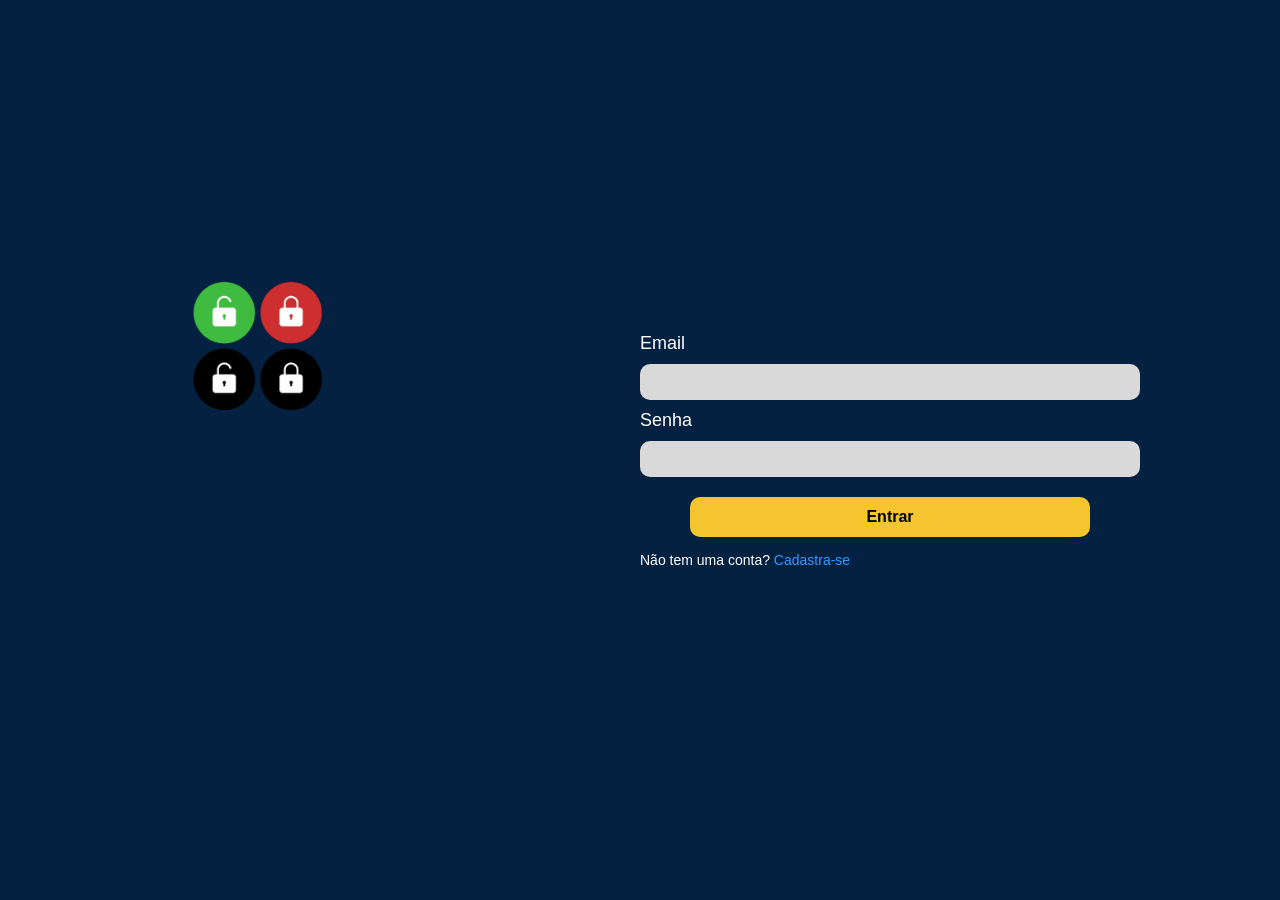
==== index.html @ 81476276 "Página index.html e css Nota Fiscal." ====
<!DOCTYPE html>
<html lang="pt">
<head>
    <meta charset="UTF-8">
    <meta name="viewport" content="width=device-width, initial-scale=1.0">
    <title>Login - Projeto Nota Fiscal</title>
    <style>
        * {
            margin: 0;
            padding: 0;
            box-sizing: border-box;
        }

        body {
            background-color: rgba(5, 33, 66, 1);
            font-family: Arial, sans-serif;
            height: 100vh;
        }

        .login {
            height: 100vh;
            display: grid;
            grid-template-columns: 1fr 1fr;
            align-items: center;
            justify-content: center;
            width: 100%;
            padding: 0 50px;
        }

        .imglado {
            display: flex;
            justify-content: center;
            align-items: center;
        }

        .imglado img {
            max-width: 70%;
            height: auto;
        }

        form {
            display: flex;
            flex-direction: column;
            width: 500px;
            gap: 10px;
            color: rgba(255, 255, 255, 1);
            font-size: 18px;
        }

        input {
            width: 500px;
            height: 36px;
            padding: 0 12px;
            background: rgba(217, 217, 217, 1);
            border-radius: 10px;
            border: none;
            outline: none;
            color: #000;
        }

        button {
            width: 400px;
            height: 40px;
            background: rgba(244, 197, 47, 1);
            border-radius: 10px;
            border: none;
            font-weight: bold;
            cursor: pointer;
            font-size: 16px;
        }

        button:hover {
            background: rgba(220, 175, 35, 1);
        }

        .button {
            display: flex;
            justify-content: center;
            margin-top: 10px;
            margin-bottom: 5px;
        }

        form p {
            font-size: 14px;
            color: rgba(255, 255, 255, 1);
        }

        form p a {
            color: #3399ff;
            text-decoration: none;
        }

        form p a:hover {
            text-decoration: underline;
        }
    </style>
</head>
<body>
    <main class="login">
        <!-- Lado esquerdo: Imagem -->
        <div class="imglado">
            <img src="image/d0347019-3482-4ed9-827f-408210c0af37.png" alt="Ícone de Segurança e Login">
        </div>

        <!-- Lado direito: Formulário -->
        <form action="" method="post">
            <label for="email">Email</label>
            <input type="email" name="email" id="email" required>

            <label for="senha">Senha</label>
            <input type="password" name="senha" id="senha" required>

            <div class="button">
                <button type="submit">Entrar</button>
            </div>

            <p>Não tem uma conta? <a href="cad_usuario.html">Cadastra-se</a></p>
        </form>
    </main>
</body>
</html>
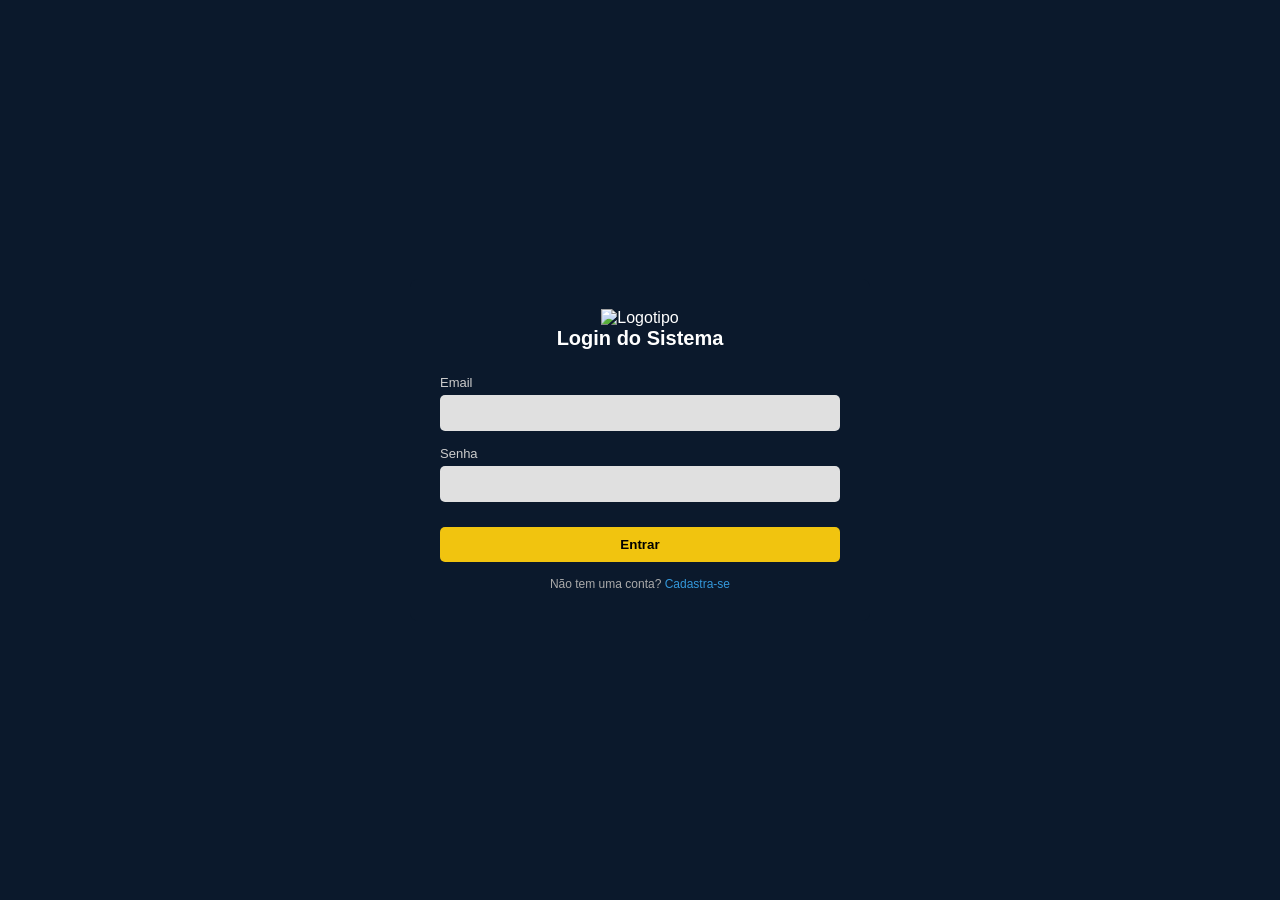
==== commit e53d7e38: "Projeto finalizado com todas as telas e logotipo" ====
--- a/index.html
+++ b/index.html
@@ -4,115 +4,25 @@
     <meta charset="UTF-8">
     <meta name="viewport" content="width=device-width, initial-scale=1.0">
     <title>Login - Projeto Nota Fiscal</title>
-    <style>
-        * {
-            margin: 0;
-            padding: 0;
-            box-sizing: border-box;
-        }
-
-        body {
-            background-color: rgba(5, 33, 66, 1);
-            font-family: Arial, sans-serif;
-            height: 100vh;
-        }
-
-        .login {
-            height: 100vh;
-            display: grid;
-            grid-template-columns: 1fr 1fr;
-            align-items: center;
-            justify-content: center;
-            width: 100%;
-            padding: 0 50px;
-        }
-
-        .imglado {
-            display: flex;
-            justify-content: center;
-            align-items: center;
-        }
-
-        .imglado img {
-            max-width: 70%;
-            height: auto;
-        }
-
-        form {
-            display: flex;
-            flex-direction: column;
-            width: 500px;
-            gap: 10px;
-            color: rgba(255, 255, 255, 1);
-            font-size: 18px;
-        }
-
-        input {
-            width: 500px;
-            height: 36px;
-            padding: 0 12px;
-            background: rgba(217, 217, 217, 1);
-            border-radius: 10px;
-            border: none;
-            outline: none;
-            color: #000;
-        }
-
-        button {
-            width: 400px;
-            height: 40px;
-            background: rgba(244, 197, 47, 1);
-            border-radius: 10px;
-            border: none;
-            font-weight: bold;
-            cursor: pointer;
-            font-size: 16px;
-        }
-
-        button:hover {
-            background: rgba(220, 175, 35, 1);
-        }
-
-        .button {
-            display: flex;
-            justify-content: center;
-            margin-top: 10px;
-            margin-bottom: 5px;
-        }
-
-        form p {
-            font-size: 14px;
-            color: rgba(255, 255, 255, 1);
-        }
-
-        form p a {
-            color: #3399ff;
-            text-decoration: none;
-        }
-
-        form p a:hover {
-            text-decoration: underline;
-        }
-    </style>
+    <link rel="stylesheet" href="css/style.css">
 </head>
 <body>
     <main class="login">
-        <!-- Lado esquerdo: Imagem -->
-        <div class="imglado">
-            <img src="image/d0347019-3482-4ed9-827f-408210c0af37.png" alt="Ícone de Segurança e Login">
+        <!-- Cabeçalho com o Logotipo e Título -->
+        <div class="topo-cabecalho-central">
+            <img src="logotipo da nota fiscal.png" alt="Logotipo" class="logo-simbolo-central">
+            <h2>Login do Sistema</h2>
         </div>
 
-        <!-- Lado direito: Formulário -->
-        <form action="" method="post">
+        <!-- Formulário com todos os campos exigidos -->
+        <form action="home.html" method="post">
             <label for="email">Email</label>
             <input type="email" name="email" id="email" required>
 
             <label for="senha">Senha</label>
             <input type="password" name="senha" id="senha" required>
 
-            <div class="button">
-                <button type="submit">Entrar</button>
-            </div>
+            <button type="submit">Entrar</button>
 
             <p>Não tem uma conta? <a href="cad_usuario.html">Cadastra-se</a></p>
         </form>
--- a/css/style.css
+++ b/css/style.css
@@ -0,0 +1,165 @@
+* {
+    margin: 0;
+    padding: 0;
+    box-sizing: border-box;
+    font-family: Arial, sans-serif;
+}
+
+body {
+    background-color: #0b192c;
+    color: #ffffff;
+    height: 100vh;
+    display: flex;
+    justify-content: center;
+    align-items: center;
+}
+
+/* O position: relative é obrigatório para prender a imagem à esquerda da caixa */
+main.login, .form-container, .menu-container {
+    background-color: #0b192c;
+    padding: 30px;
+    width: 460px;
+    border-radius: 8px;
+    position: relative; 
+}
+
+/* Logotipo grande posicionado exatamente no lado esquerdo */
+.logo-fixo-esquerda {
+    position: absolute;
+    left: -230px;           /* Afasta a imagem para o lado esquerdo de fora da caixa */
+    top: 50%;               /* Centraliza verticalmente em relação ao formulário */
+    transform: translateY(-50%);
+    width: 190px;           /* Tamanho grande conforme pretendido */
+    height: auto;
+    object-fit: contain;
+    background-color: #ffffff; /* Fundo branco para destacar os cadeados */
+    border-radius: 12px;
+    padding: 10px;
+    border: 3px solid #f1c40f; /* Borda elegante */
+}
+
+/* Cabeçalho centralizado do título */
+.topo-cabecalho-central {
+    text-align: center;
+    margin-bottom: 25px;
+    width: 100%;
+}
+
+.topo-cabecalho-central h2 {
+    font-size: 20px;
+    font-weight: bold;
+    color: #ffffff;
+}
+
+label {
+    display: block;
+    font-size: 13px;
+    margin-bottom: 5px;
+    color: #cccccc;
+}
+
+input {
+    width: 100%;
+    padding: 10px;
+    margin-bottom: 15px;
+    border: none;
+    border-radius: 5px;
+    background-color: #e0e0e0;
+    color: #000000;
+    font-size: 14px;
+}
+
+input:focus {
+    outline: none;
+    background-color: #ffffff;
+}
+
+button[type="submit"], .btn-principal {
+    width: 100%;
+    padding: 10px;
+    background-color: #f1c40f;
+    border: none;
+    border-radius: 5px;
+    font-weight: bold;
+    cursor: pointer;
+    color: #000;
+    margin-top: 10px;
+}
+
+button[type="submit"]:hover {
+    background-color: #d4ac0d;
+}
+
+p {
+    text-align: center;
+    font-size: 12px;
+    margin-top: 15px;
+    color: #aaaaaa;
+}
+
+p a {
+    color: #3498db;
+    text-decoration: none;
+}
+
+p a:hover {
+    text-decoration: underline;
+}
+
+.grid-botoes {
+    display: flex;
+    flex-direction: column;
+    gap: 15px;
+    margin-bottom: 20px;
+}
+
+.btn-menu {
+    width: 100%;
+    padding: 12px;
+    background-color: #ffffff;
+    border: none;
+    border-radius: 5px;
+    font-weight: bold;
+    color: #000;
+    cursor: pointer;
+    text-align: center;
+    text-decoration: none;
+    display: block;
+}
+
+.btn-menu:hover {
+    background-color: #e0e0e0;
+}
+
+.botoes-acao {
+    display: flex;
+    gap: 10px;
+    margin-top: 10px;
+}
+
+.btn-cadastrar {
+    flex: 2;
+    padding: 10px;
+    background-color: #f1c40f;
+    border: none;
+    border-radius: 5px;
+    font-weight: bold;
+    color: #000;
+    cursor: pointer;
+}
+
+.btn-menu-voltar {
+    flex: 1;
+    padding: 10px;
+    background-color: #27ae60;
+    border: none;
+    border-radius: 5px;
+    font-weight: bold;
+    color: #fff;
+    cursor: pointer;
+    text-align: center;
+    text-decoration: none;
+    display: flex;
+    align-items: center;
+    justify-content: center;
+}
